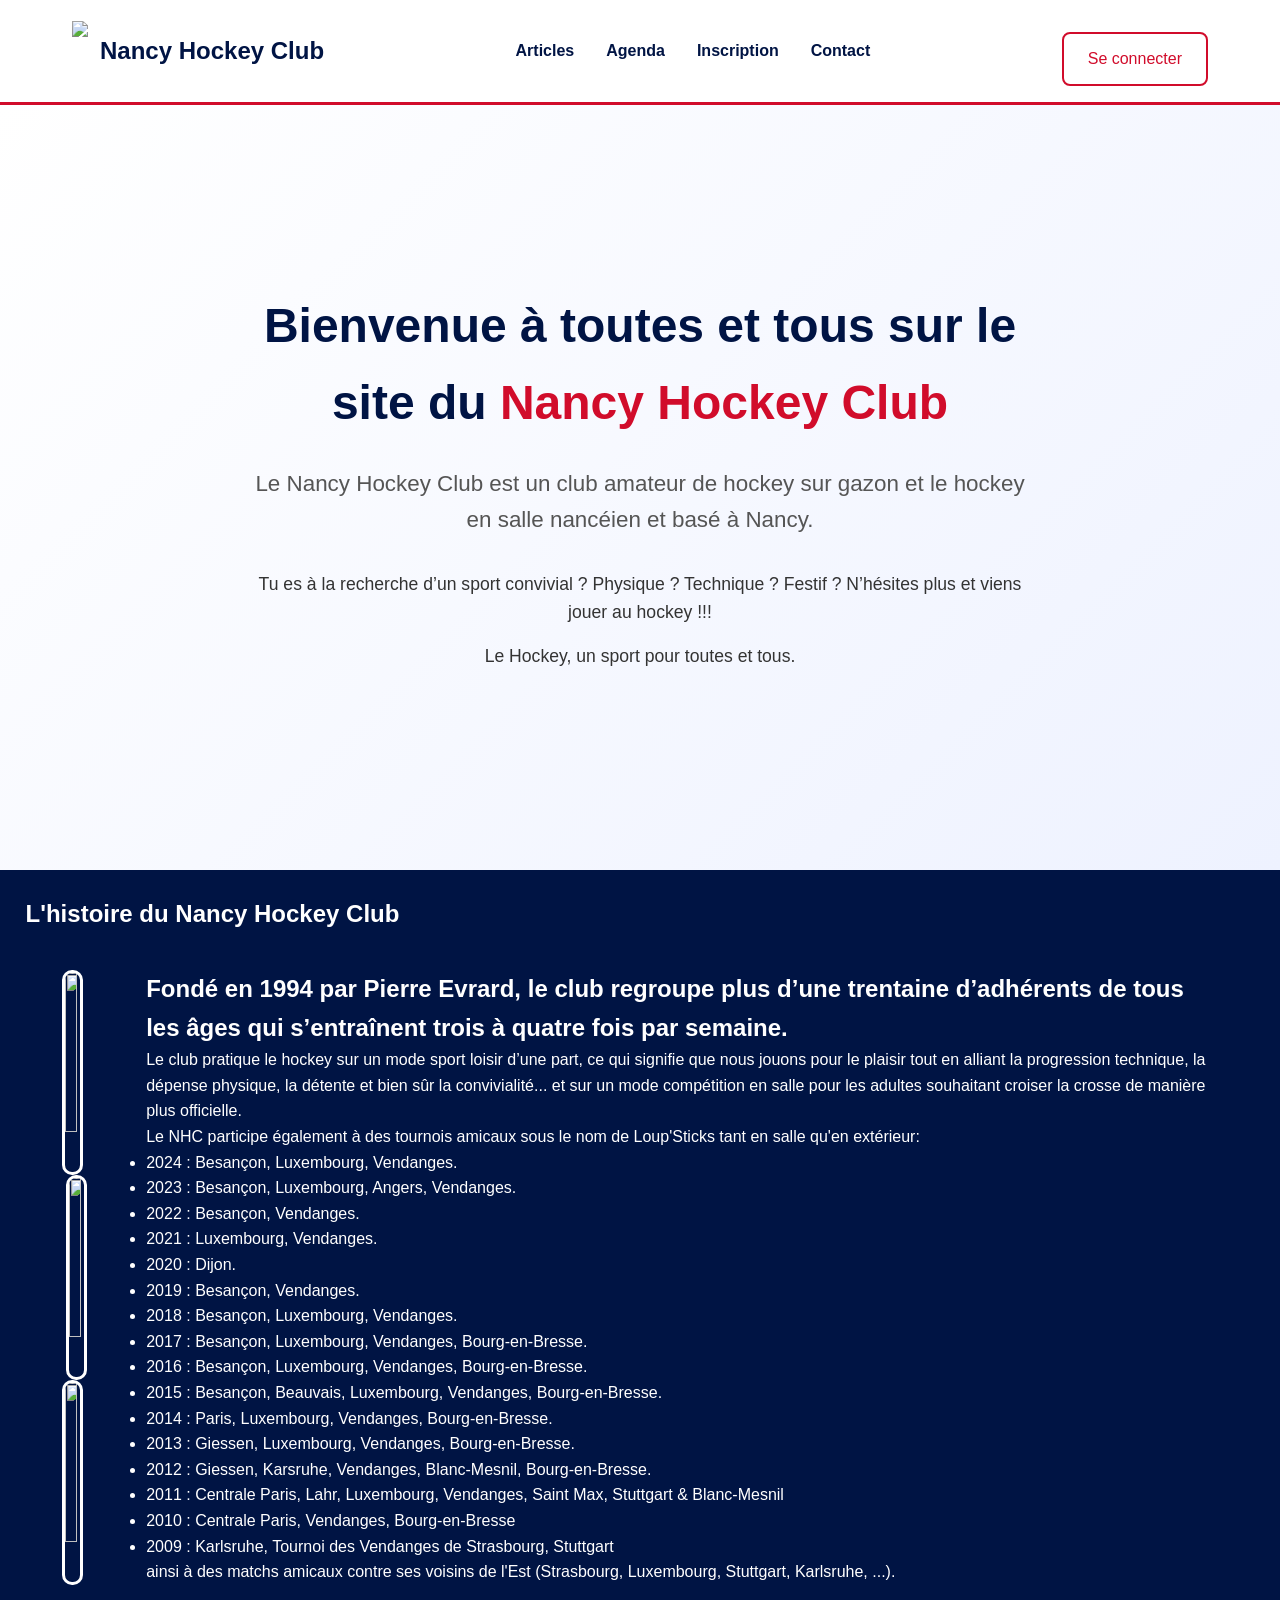
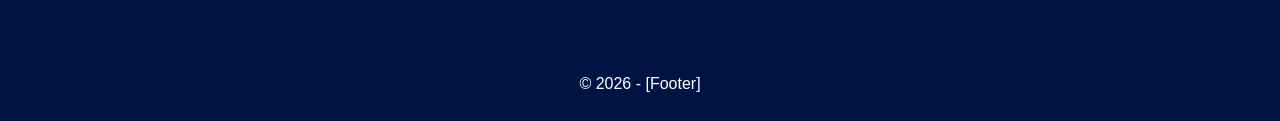
==== index.html @ ec385094 "Add files via upload" ====
<!DOCTYPE html>
<html lang="fr">
<head>
    <meta charset="UTF-8">
    <meta name="viewport" content="width=device-width, initial-scale=1.0">
    <title>Nancy Hockey Club</title>

    <link rel="stylesheet" href="style.css">
    <link href="https://fonts.googleapis.com/css2?family=Inter:wght@300;400;600;700&display=swap" rel="stylesheet">
</head>

<body>

  <!-- NAVIGATION -->
  <header>
    <nav>
      <div class="logo"><img src="images/logoHockeyClub.png">Nancy Hockey Club</div>
      <ul class="nav-links">
        <li><a href="articles.php">Articles</a></li>
        <li><a href="#">Agenda</a></li>
        <li><a href="#">Inscription</a></li>
        <li><a href="#contact">Contact</a></li>
      </ul>
        <div class="profile">
          <a class="btn-secondary" href="#">Se connecter</a>
      </div>
    </nav>
  </header>


  <!-- HERO / PAGE D'ACCUEIL -->
  <section class="hero">

    <div class="hero-text">

      <h1>Bienvenue à toutes et tous sur le site du <span>Nancy Hockey Club</span></h1>

      <h2>Le Nancy Hockey Club est un club amateur de hockey sur gazon et le hockey en salle nancéien et basé à Nancy.</h2>

      <p>
        Tu es à la recherche d’un sport convivial ? Physique ? Technique ? Festif ?
        N’hésites plus et viens jouer au hockey !!!
      </p>

      <p>
        Le Hockey, un sport pour toutes et tous.
      </p>


    </div>
  </section>



  <section class="theclub">
    <h1>L'histoire du <span>Nancy Hockey Club</span></h1>
      <div class="segment">
        <div class="segment-img">
          <img src="images/ancetrespt.jpg" id="img1">
          <img src="images/gdphoto2.jpg" id="img2">
          <img src="images/photo3.jpg" id="img3">
        </div>
      <div class="theclub-text">
      <h2>Fondé en 1994 par Pierre Evrard, le club regroupe plus d’une trentaine d’adhérents de tous les âges qui s’entraînent trois à quatre fois par semaine.</h2>

      <p>
        Le club pratique le hockey sur un mode sport loisir d’une part, ce qui signifie que nous jouons pour le plaisir tout en alliant la progression technique, la dépense physique, la détente et bien sûr la convivialité... 
        et sur un mode compétition en salle pour les adultes souhaitant croiser la crosse de manière plus officielle.
      </p>

      <p>
        Le NHC participe également à des tournois amicaux sous le nom de Loup'Sticks tant en salle qu'en extérieur:<br>
        <ul>
            <li>2024 : Besançon, Luxembourg, Vendanges.</li>
            <li>2023 : Besançon, Luxembourg, Angers, Vendanges.</li>
            <li>2022 : Besançon, Vendanges.</li>
            <li>2021 : Luxembourg, Vendanges.</li>
            <li>2020 : Dijon.</li>
            <li>2019 : Besançon, Vendanges.</li>
            <li>2018 : Besançon, Luxembourg, Vendanges.</li>
            <li>2017 : Besançon, Luxembourg, Vendanges, Bourg-en-Bresse.</li>
            <li>2016 : Besançon, Luxembourg, Vendanges, Bourg-en-Bresse.</li>
            <li>2015 : Besançon, Beauvais, Luxembourg, Vendanges, Bourg-en-Bresse.</li> 
            <li>2014 : Paris, Luxembourg, Vendanges, Bourg-en-Bresse.</li>
            <li>2013 : Giessen, Luxembourg, Vendanges, Bourg-en-Bresse.</li>
            <li>2012 : Giessen, Karsruhe, Vendanges, Blanc-Mesnil, Bourg-en-Bresse.</li>
            <li>2011 : Centrale Paris, Lahr, Luxembourg, Vendanges, Saint Max, Stuttgart & Blanc-Mesnil </li>
            <li>2010 : Centrale Paris, Vendanges, Bourg-en-Bresse</li>
            <li>2009 : Karlsruhe, Tournoi des Vendanges de Strasbourg, Stuttgart</li>
            ainsi à des matchs amicaux contre ses voisins de l'Est (Strasbourg, Luxembourg, Stuttgart, Karlsruhe, ...).</p>
      </p>

        </div>
    </div>

  </section>

  <footer>
    <p>© 2026 - [Footer]</p>
  </footer>

</body>
</html>
---- style.css ----
/* RESET */
* {
    margin: 0;
    padding: 0;
    box-sizing: border-box;
}

body {
    font-family: Arial, sans-serif;
    line-height: 1.6;
    background-color: #f8f9fc;
    color: #333;
    min-height: 100vh;
    display: flex;
    flex-direction: column;
}
main {
    flex: 1;
}

/* HEADER */
header {
    width: 100%;
    background-color: #ffffff;
    border-bottom: 3px solid #d10c2b;
    position: sticky;
    top: 0;
    z-index: 1000;
}

nav {
    max-width: 1200px;
    margin: auto;
    padding: 1rem 2rem;

    display: flex;
    justify-content: space-between;
    align-items: center;
}

.logo {
    display: flex;
    align-items: center;
    gap: 12px;

    font-size: 1.5rem;
    font-weight: bold;
    color: #001444;
}

.logo img {
    height: 60px;
    width: auto;
}

.nav-links {
    list-style: none;
    display: flex;
    gap: 2rem;
}

.nav-links a {
    text-decoration: none;
    color: #001444;
    font-weight: 600;
    transition: 0.3s;
}

.nav-links a:hover {
    color: #d10c2b;
}

/* HERO */
.hero {
    min-height: 85vh;

    display: flex;
    flex-direction: column;
    align-items: center;
    justify-content: center;

    padding: 4rem 2rem;
    text-align: center;

    background: linear-gradient(
        135deg,
        #ffffff 0%,
        #eef2ff 100%
    );
}

.hero-text {
    max-width: 800px;
}

.hero h1 {
    font-size: 3rem;
    color: #001444;
    margin-bottom: 1.5rem;
}

.hero h1 span {
    color: #d10c2b;
}

.hero h2 {
    font-size: 1.4rem;
    font-weight: 500;
    color: #555;
    margin-bottom: 2rem;
}

.hero p {
    font-size: 1.1rem;
    margin-bottom: 1rem;
}
/*HISTOIRE DU CLUB*/
.theclub {
    background-color: #001444;
    color: #ffffff;

    padding: 2%;
}
.segment {
    display: flex;
    flex-direction: row;
    margin: 3%;
}
.segment img {
    width: 80%;
    height: 80%;
    border: 3px solid white;
    border-radius: 10px;
}
.segment-img {
    display: flex;
    flex-direction: column;
}
#img1 {
    margin-right: 5%;
    margin-bottom: 2%;
}

#img2 {
    margin-left: 15%;
    margin-bottom: 2%;
}

#img3 {
    margin-right: 5%;
}
.theclub-text {
    margin-left: 5%;
    right: 5%;
}



/* BOUTON */
.btn-primary{
    display: inline-block;
    margin-top: 1rem;
    padding: 12px 24px;

    background-color: #d10c2b;
    color: #ffffff;

    text-decoration: none;
    border: solid 2px #d10c2b ;
    border-radius: 8px;

    transition: 0.3s;
}

.btn-primary:hover {
    background-color: #ffffff;
    color: #d10c2b;
}

.btn-secondary{
    display: inline-block;
    margin-top: 1rem;
    padding: 12px 24px;

    background-color: #ffffff;
    color: #d10c2b;

    text-decoration: none;
    border: solid 2px #d10c2b ;
    border-radius: 8px;

    transition: 0.3s;
}

.btn-secondary:hover {
    background-color: #d10c2b;
    color: #ffffff;
}
/* ARTICLE PREVIEW */
.article-preview {
    border: 2px solid #001444;
    border-radius: 10px;
    text-align: left;
    max-width: 80%;
    padding: 5%;
    margin-bottom: 5%;
    display: flex;
    flex-direction: row;


    transition: box-shadow 0.3s ease;
    transition:  0.3s ease;
}
.article-preview:hover{
    box-shadow: 10px 10px 20px#d10c2b;
    transform: scale(1.02);
}
.article-preview h2 {
    font-size: 2.5em;
    color: #001444;
    margin-bottom: 0;
}
.article-preview h3 {
    font-size: 1.25em;
    margin-bottom: 1rem;
}
.article-preview img {
    width: 40%;
    border: 2px solid #001444;
    border-radius: 3px;
}
/* ARTICLE*/
.article {
    padding-top: 5%;
    padding-left: 10%;
    padding-right: 3%;
    text-align: left;
    display: flex;
    flex-direction: row;
}
.article h1{
    color: #001444;
    font-size: 2.5em;
}
.title-author {
        display: flex;
    justify-content: space-between;
    align-items: baseline;
    width: 100%;
}
.article-text {
    margin-right: 3%;
}
.title-author {
    display: flex;
    flex-direction: row;
}


/* FOOTER */
footer {
    background-color: #001444;
    color: white;
    text-align: center;
    padding: 1.5rem;
}
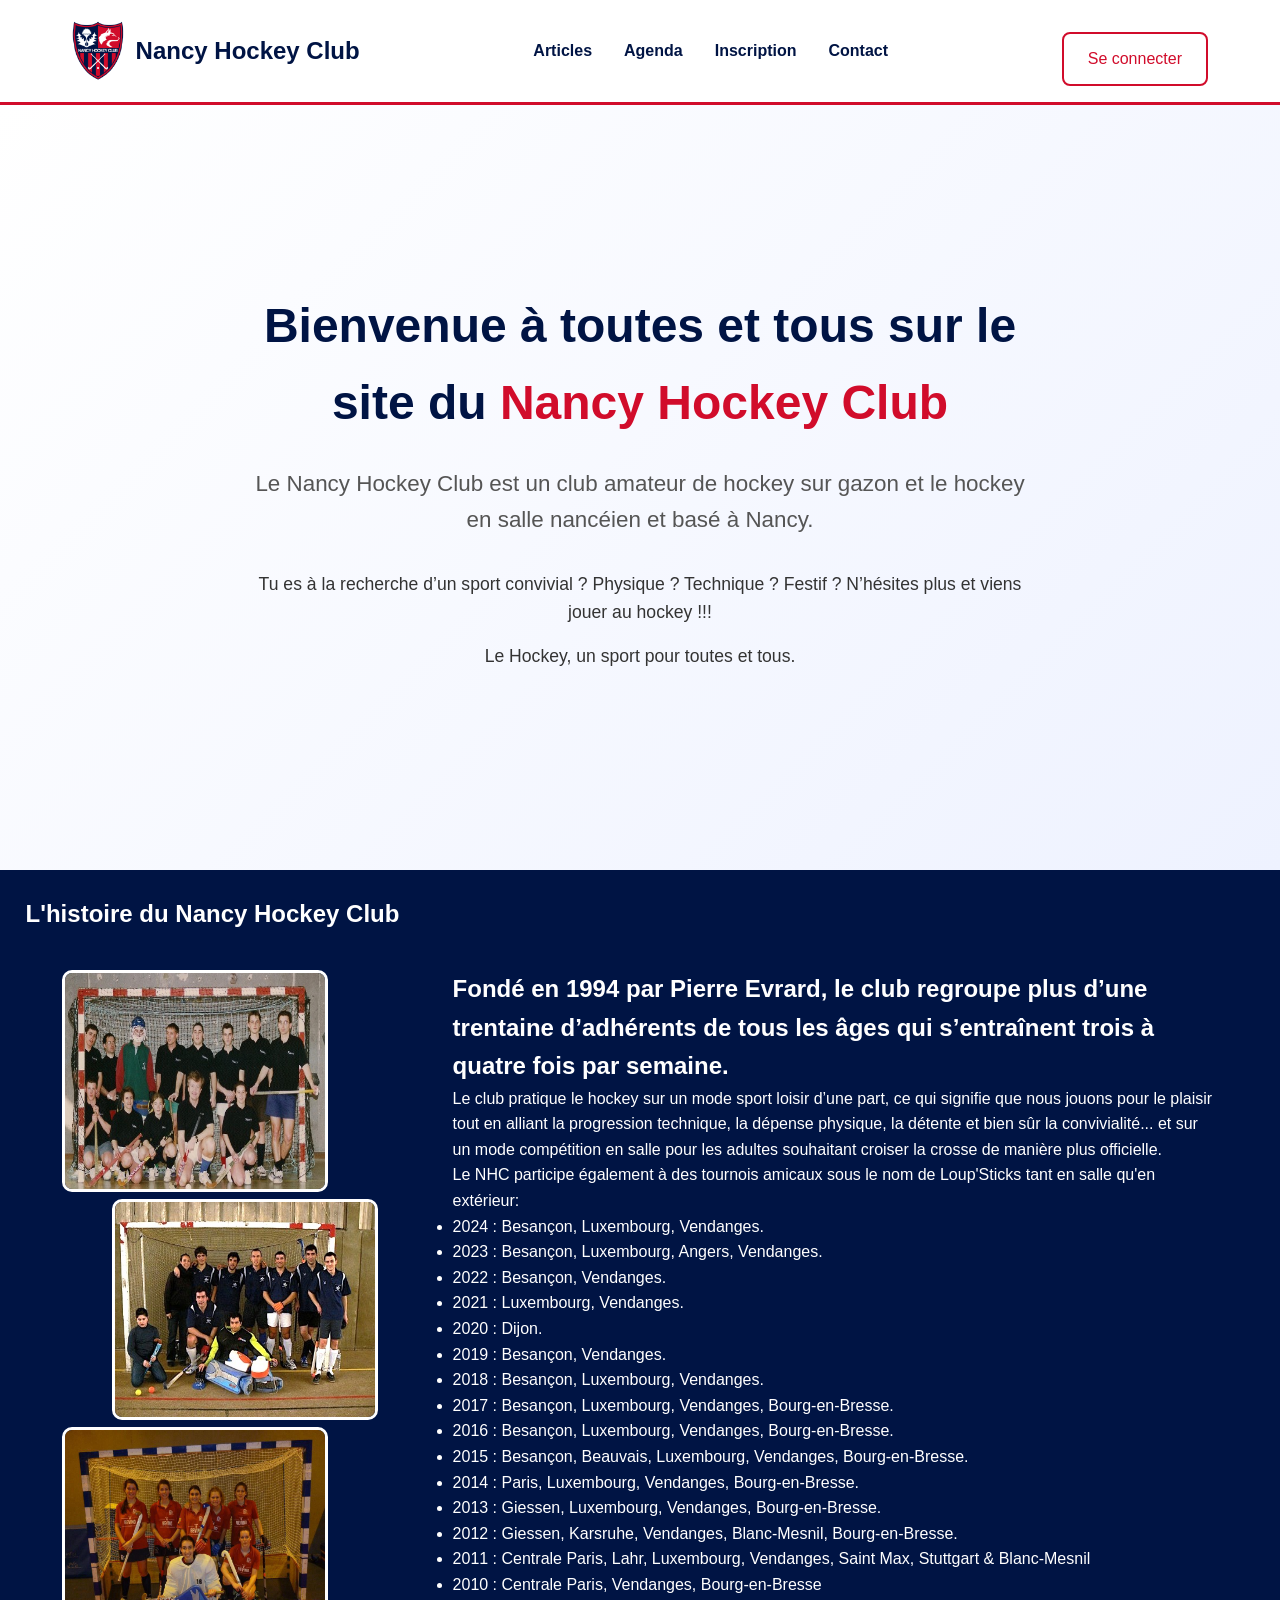
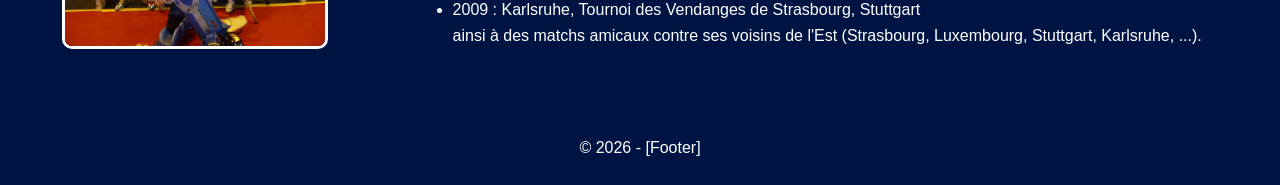
==== commit 29722ca8: "Update index.html" ====
--- a/index.html
+++ b/index.html
@@ -16,7 +16,7 @@
     <nav>
       <div class="logo"><img src="images/logoHockeyClub.png">Nancy Hockey Club</div>
       <ul class="nav-links">
-        <li><a href="articles.php">Articles</a></li>
+        <li><a href="articles.html">Articles</a></li>
         <li><a href="#">Agenda</a></li>
         <li><a href="#">Inscription</a></li>
         <li><a href="#contact">Contact</a></li>
@@ -100,4 +100,4 @@
   </footer>
 
 </body>
-</html>+</html>
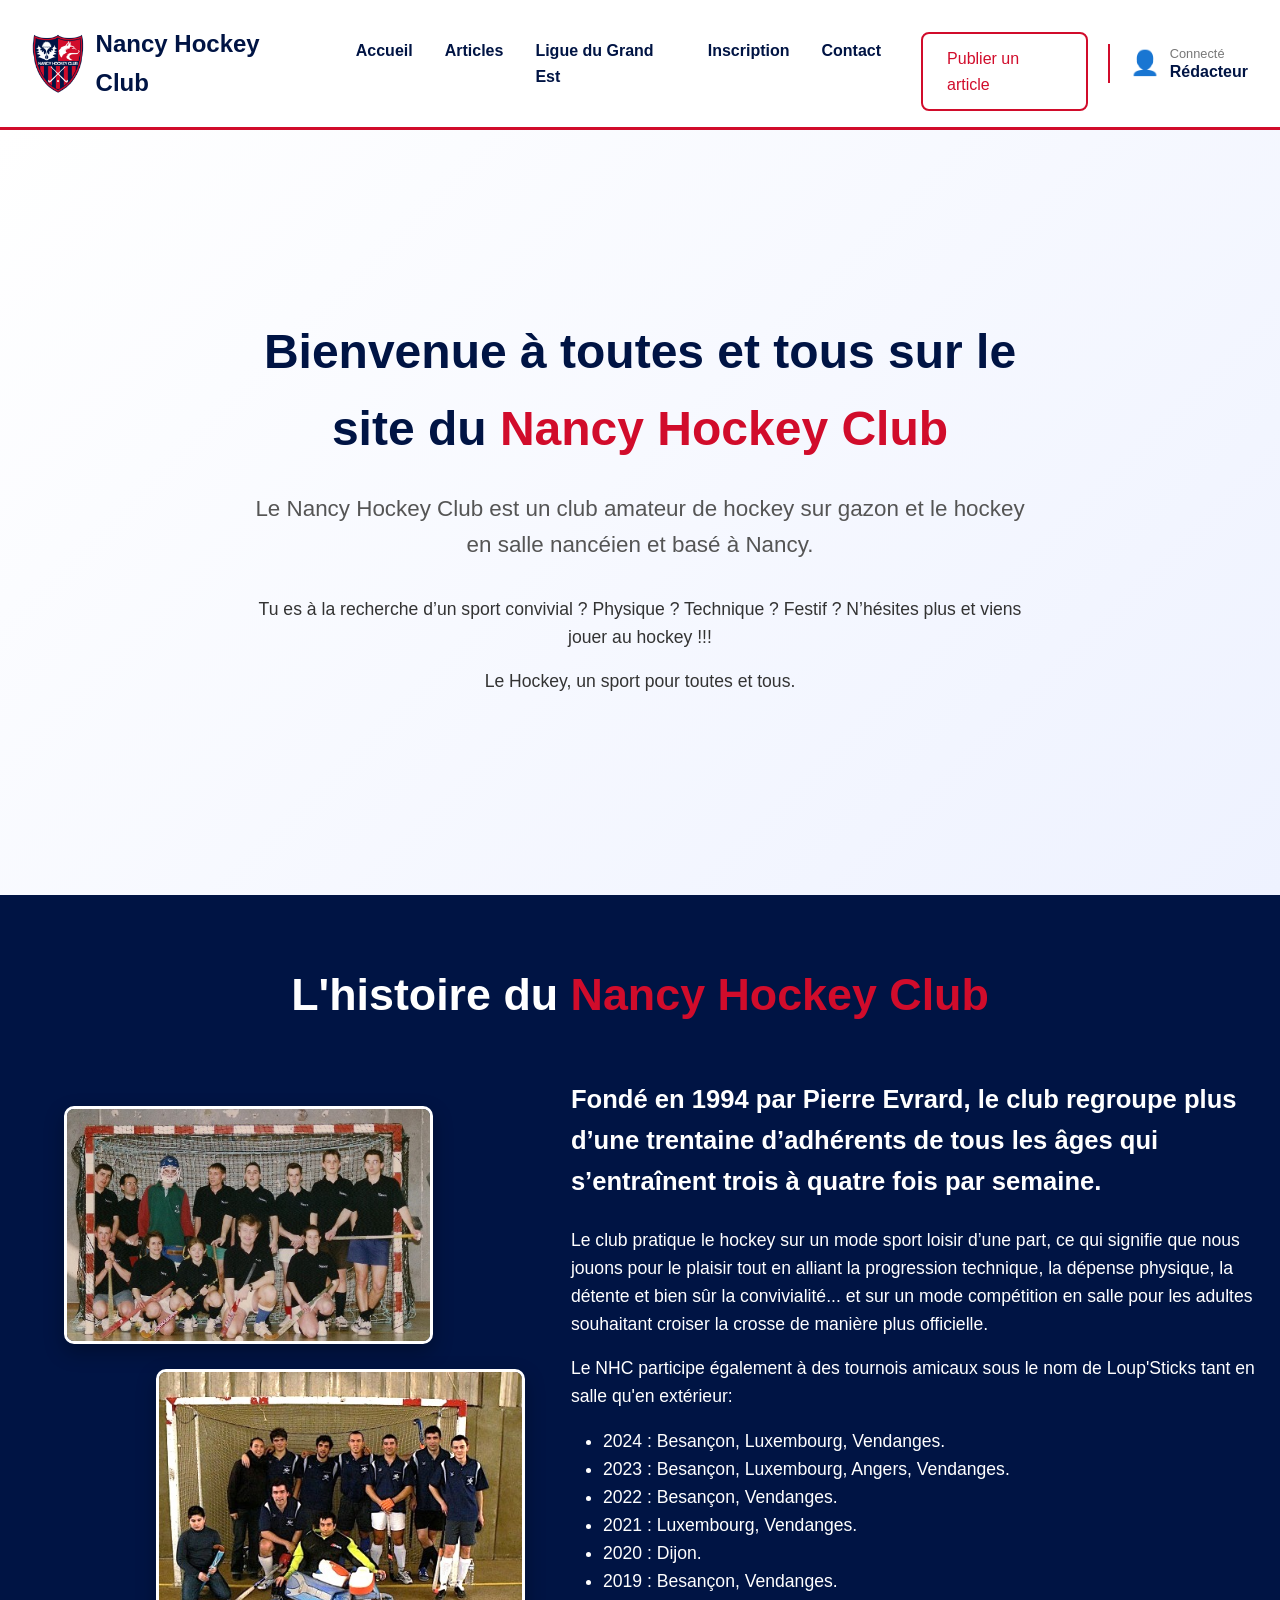
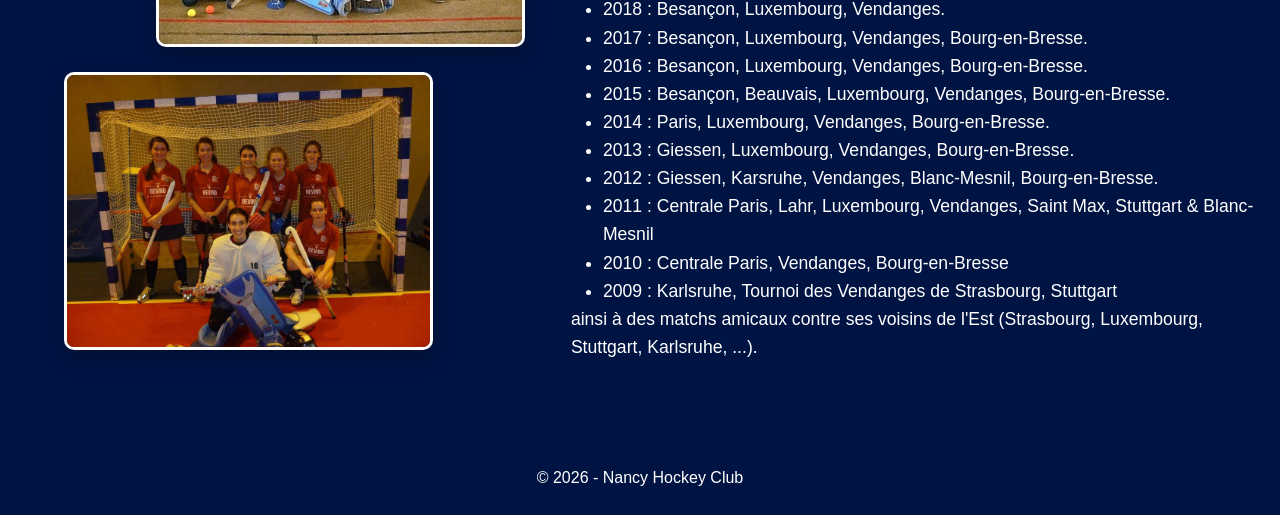
==== commit 236337c7: "Add files via upload" ====
--- a/index.html
+++ b/index.html
@@ -11,21 +11,47 @@
 
 <body>
 
-  <!-- NAVIGATION -->
-  <header>
-    <nav>
-      <div class="logo"><img src="images/logoHockeyClub.png">Nancy Hockey Club</div>
-      <ul class="nav-links">
-        <li><a href="articles.html">Articles</a></li>
-        <li><a href="#">Agenda</a></li>
-        <li><a href="#">Inscription</a></li>
-        <li><a href="#contact">Contact</a></li>
-      </ul>
-        <div class="profile">
-          <a class="btn-secondary" href="#">Se connecter</a>
+<header>
+  <nav>
+
+    <div class="logo">
+      <img src="images/logoHockeyClub.png">
+      Nancy Hockey Club
+    </div>
+
+    <ul class="nav-links">
+      <li><a href="index.html">Accueil</a></li>
+      <li><a href="articles.html">Articles</a></li>
+      <li><a href="liguegrandest.html">Ligue du Grand Est</a></li>
+      <li><a href="inscription.html">Inscription</a></li>
+      <li><a href="contact.html">Contact</a></li>
+    </ul>
+
+
+    <div class="nav-right">
+
+      <a class="btn-secondary" href="redac.html">
+        Publier un article
+      </a>
+
+
+      <div class="profile-user">
+
+        <div class="avatar">
+          👤
+        </div>
+
+        <div class="user-info">
+          <span>Connecté</span>
+          <strong>Rédacteur</strong>
+        </div>
+
       </div>
-    </nav>
-  </header>
+
+    </div>
+
+  </nav>
+</header>
 
 
   <!-- HERO / PAGE D'ACCUEIL -->
@@ -56,9 +82,9 @@
     <h1>L'histoire du <span>Nancy Hockey Club</span></h1>
       <div class="segment">
         <div class="segment-img">
-          <img src="images/ancetrespt.jpg" id="img1">
-          <img src="images/gdphoto2.jpg" id="img2">
-          <img src="images/photo3.jpg" id="img3">
+          <img src="images/ancetrespt.jpg" id="img1" alt="Ancienne équipe du Nancy Hockey Club">
+          <img src="images/gdphoto2.jpg" id="img2" alt="Équipe du Nancy Hockey Club">
+          <img src="images/photo3.jpg" id="img3" alt="Joueurs du Nancy Hockey Club">
         </div>
       <div class="theclub-text">
       <h2>Fondé en 1994 par Pierre Evrard, le club regroupe plus d’une trentaine d’adhérents de tous les âges qui s’entraînent trois à quatre fois par semaine.</h2>
@@ -87,6 +113,7 @@
             <li>2011 : Centrale Paris, Lahr, Luxembourg, Vendanges, Saint Max, Stuttgart & Blanc-Mesnil </li>
             <li>2010 : Centrale Paris, Vendanges, Bourg-en-Bresse</li>
             <li>2009 : Karlsruhe, Tournoi des Vendanges de Strasbourg, Stuttgart</li>
+        </ul>
             ainsi à des matchs amicaux contre ses voisins de l'Est (Strasbourg, Luxembourg, Stuttgart, Karlsruhe, ...).</p>
       </p>
 
@@ -96,8 +123,8 @@
   </section>
 
   <footer>
-    <p>© 2026 - [Footer]</p>
+    <p>© 2026 - Nancy Hockey Club</p>
   </footer>
 
 </body>
-</html>
+</html>
--- a/style.css
+++ b/style.css
@@ -29,15 +29,52 @@
 }
 
 nav {
-    max-width: 1200px;
+    max-width: 1400px;
     margin: auto;
     padding: 1rem 2rem;
 
     display: flex;
-    justify-content: space-between;
-    align-items: center;
-}
-
+    align-items: center;
+    gap: 40px;
+}
+.nav-right {
+    display: flex;
+    align-items: center;
+    gap: 20px;
+}
+
+
+
+/* PROFILE USER*/
+.profile-user {
+    display: flex;
+    align-items: center;
+    gap: 10px;
+
+    padding-left: 20px;
+    border-left: 2px solid #d10c2b;
+}
+
+.avatar {
+    font-size: 1.5rem;
+}
+
+.user-info {
+    display: flex;
+    flex-direction: column;
+    line-height: 1.2;
+}
+
+.user-info span {
+    font-size: 0.8rem;
+    color: #777;
+}
+
+.user-info strong {
+    color: #001444;
+    font-size: 1rem;
+}
+/* */
 .logo {
     display: flex;
     align-items: center;
@@ -114,44 +151,85 @@
     font-size: 1.1rem;
     margin-bottom: 1rem;
 }
-/*HISTOIRE DU CLUB*/
+/* HISTOIRE DU CLUB */
 .theclub {
     background-color: #001444;
-    color: #ffffff;
-
-    padding: 2%;
-}
+    color: white;
+    padding: 5%;
+}
+
+.theclub h1 {
+    text-align: center;
+    font-size: 2.8rem;
+    margin-bottom: 3rem;
+}
+
+.theclub h1 span {
+    color: #d10c2b;
+}
+
 .segment {
-    display: flex;
-    flex-direction: row;
-    margin: 3%;
-}
-.segment img {
+    display: grid;
+    grid-template-columns: 40% 60%;
+    gap: 4%;
+    align-items: center;
+}
+
+
+/* IMAGES */
+.segment-img {
+    display: flex;
+    flex-direction: column;
+    gap: 25px;
+}
+
+.segment-img img {
     width: 80%;
-    height: 80%;
     border: 3px solid white;
     border-radius: 10px;
-}
-.segment-img {
-    display: flex;
-    flex-direction: column;
-}
+    box-shadow: 0 8px 20px rgba(0,0,0,0.3);
+    transition: transform 0.3s ease, box-shadow 0.3s ease;
+}
+
+
+/* Effet décalé */
 #img1 {
-    margin-right: 5%;
-    margin-bottom: 2%;
+    align-self: flex-start;
 }
 
 #img2 {
-    margin-left: 15%;
-    margin-bottom: 2%;
+    align-self: flex-end;
 }
 
 #img3 {
-    margin-right: 5%;
-}
+    align-self: flex-start;
+}
+
+
+/* Zoom au survol */
+.segment-img img:hover {
+    transform: scale(1.05);
+    box-shadow: 0 12px 30px rgba(209,12,43,0.5);
+    z-index: 2;
+}
+
+
+/* TEXTE */
 .theclub-text {
-    margin-left: 5%;
-    right: 5%;
+    font-size: 1.1rem;
+}
+
+.theclub-text h2 {
+    margin-bottom: 1.5rem;
+    font-size: 1.6rem;
+}
+
+.theclub-text p {
+    margin-bottom: 1rem;
+}
+
+.theclub-text ul {
+    margin-left: 2rem;
 }
 
 
@@ -229,31 +307,170 @@
     border: 2px solid #001444;
     border-radius: 3px;
 }
-/* ARTICLE*/
-.article {
-    padding-top: 5%;
-    padding-left: 10%;
-    padding-right: 3%;
-    text-align: left;
-    display: flex;
-    flex-direction: row;
-}
-.article h1{
-    color: #001444;
-    font-size: 2.5em;
-}
-.title-author {
-        display: flex;
-    justify-content: space-between;
-    align-items: baseline;
+/* PAGE ARTICLE */
+
+.article-page {
+
+    padding: 5rem 2rem;
+
+    background:
+    linear-gradient(
+        135deg,
+        #ffffff,
+        #eef2ff
+    );
+
+}
+
+
+.article-card {
+
+    max-width: 1000px;
+
+    margin: auto;
+
+    background-color: white;
+
+    border-radius: 15px;
+
+    overflow: hidden;
+
+    box-shadow:
+    0 15px 40px rgba(0,0,0,0.15);
+
+}
+
+.more-article {
+    display: flex;
+    justify-content: center;
+    align-items: center;
+}
+
+
+/* IMAGE */
+
+.article-banner {
+
     width: 100%;
-}
-.article-text {
-    margin-right: 3%;
-}
-.title-author {
-    display: flex;
-    flex-direction: row;
+
+    height: 350px;
+
+    object-fit: cover;
+
+}
+
+
+
+/* CONTENU */
+
+.article-content {
+
+    padding: 3rem;
+
+}
+
+
+
+.article-header {
+
+    border-bottom:
+    3px solid #d10c2b;
+
+    padding-bottom: 1.5rem;
+
+    margin-bottom: 2rem;
+
+}
+
+
+
+.article-header h1 {
+
+    color:#001444;
+
+    font-size:3rem;
+
+    line-height:1.2;
+
+}
+
+
+
+.article-meta {
+
+    margin-top:1rem;
+
+    color:#777;
+
+    font-size:1rem;
+
+}
+
+
+
+/* SOUS TITRE */
+
+.article-content h2 {
+
+    color:#d10c2b;
+
+    font-size:1.8rem;
+
+    margin-bottom:2rem;
+
+}
+
+
+
+/* TEXTE */
+
+.article-content p {
+
+    font-size:1.15rem;
+
+    line-height:1.8;
+
+    margin-bottom:1.5rem;
+
+    color:#333;
+
+}
+
+
+
+/* RESPONSIVE */
+
+@media(max-width:800px){
+
+
+.article-page {
+
+    padding:2rem 1rem;
+
+}
+
+
+.article-banner {
+
+    height:220px;
+
+}
+
+
+.article-content {
+
+    padding:1.5rem;
+
+}
+
+
+.article-header h1 {
+
+    font-size:2rem;
+
+}
+
+
 }
 
 
@@ -263,4 +480,327 @@
     color: white;
     text-align: center;
     padding: 1.5rem;
-}+}
+/* PAGE REDACTION */
+
+.redac-page {
+
+    flex: 1;
+
+    display: flex;
+    justify-content: center;
+    align-items: center;
+
+    padding: 5rem 2rem;
+
+    background:
+    linear-gradient(
+        135deg,
+        #ffffff,
+        #eef2ff
+    );
+}
+
+
+
+.redac-form {
+
+    width: 100%;
+    max-width: 750px;
+
+    background:white;
+
+    padding: 3rem;
+
+    border-radius: 20px;
+
+    border-top: 5px solid #d10c2b;
+
+    box-shadow:
+    0 15px 40px rgba(0,0,0,0.15);
+
+
+}
+
+
+
+.redac-form h1 {
+
+    text-align:center;
+
+    color:#001444;
+
+    font-size:2.5rem;
+
+    margin-bottom:3rem;
+
+}
+
+
+
+.form-group {
+
+    display:flex;
+
+    flex-direction:column;
+
+    margin-bottom:2rem;
+
+}
+
+
+
+.form-group label {
+
+    color:#001444;
+
+    font-size:1.1rem;
+
+    font-weight:600;
+
+    margin-bottom:0.7rem;
+
+}
+
+
+
+.form-group input,
+.form-group textarea {
+
+
+    font-family:inherit;
+
+    padding:15px;
+
+    border-radius:10px;
+
+    border:2px solid #001444;
+
+    font-size:1rem;
+
+    transition:0.3s;
+
+}
+
+
+
+.form-group textarea {
+
+    resize:vertical;
+
+}
+
+
+
+.form-group input:focus,
+.form-group textarea:focus {
+
+
+    outline:none;
+
+    border-color:#d10c2b;
+
+    box-shadow:
+    0 0 10px rgba(209,12,43,0.3);
+
+}
+
+
+
+
+.submit-btn {
+
+
+    width:100%;
+
+    padding:15px;
+
+    border:none;
+
+    border-radius:10px;
+
+
+    background:#d10c2b;
+
+    color:white;
+
+
+    font-size:1.2rem;
+
+    font-weight:bold;
+
+
+    cursor:pointer;
+
+
+    transition:0.3s;
+
+}
+
+
+
+.submit-btn:hover {
+
+    background:#001444;
+
+    transform:translateY(-3px);
+
+}
+
+/* PAGE CONTACT */
+
+.contact-page {
+
+    flex: 1;
+
+    display: flex;
+    flex-direction: column;
+    justify-content: center;
+    align-items: center;
+
+    padding: 5rem 2rem;
+
+    background:
+    linear-gradient(
+        135deg,
+        #ffffff,
+        #eef2ff
+    );
+}
+
+
+
+.contact-form {
+
+    width: 100%;
+    max-width: 750px;
+
+    background:white;
+
+    padding: 3rem;
+
+    border-radius: 20px;
+
+    border-top: 5px solid #d10c2b;
+
+    box-shadow:
+    0 15px 40px rgba(0,0,0,0.15);
+
+
+}
+
+
+
+.contact-form h1 {
+
+    text-align:center;
+
+    color:#001444;
+
+    font-size:2.5rem;
+
+    margin-bottom:0.75rem;
+
+}
+.contact-form h3 {
+
+    text-align:center;
+    margin-bottom:3rem;
+
+}
+/* INSCRIPTION */
+.inscription {
+    min-height: 85vh;
+
+    display: flex;
+    flex-direction: column;
+    align-items: center;
+    justify-content: center;
+
+    padding: 4rem 2rem;
+    text-align: center;
+
+    background: linear-gradient(
+        135deg,
+        #ffffff 0%,
+        #eef2ff 100%
+    );
+}
+
+.inscription-text {
+    max-width: 800px;
+    display: flex;
+    flex-direction: row;
+}
+
+.inscription h1 {
+    font-size: 3rem;
+    color: #001444;
+    margin-bottom: 1.5rem;
+}
+
+.inscription h1 span {
+    color: #d10c2b;
+}
+
+.inscription h2 {
+    font-size: 1.4rem;
+    font-weight: 500;
+    color: #555;
+    margin-bottom: 2rem;
+}
+
+.inscription p {
+    font-size: 1.1rem;
+    margin-bottom: 1rem;
+}
+.tarifs {
+    margin-right: 0%;
+    max-width: 50%;
+}
+.code {
+    margin-left: 3%;
+    max-width: 50%;
+}
+/* DOCUMENTS INSCRIPTIONS */
+.documents {
+    background-color: #001444;
+    color: white;
+    padding: 5%;
+    display: flex;
+    flex-direction: column;
+}
+
+.documents h1 {
+    text-align: center;
+    font-size: 2.8rem;
+    margin-bottom: 3rem;
+}
+
+.documents h1 span {
+    color: #d10c2b;
+}
+
+.docs {
+    display: flex;
+    flex-direction: row;
+    gap: 4%;
+    justify-content: center;
+    align-items: center;
+}
+.LLH {
+    display: flex;
+    flex-direction: row;
+}
+.LLH a {
+    color: #d10c2b;
+}
+.logo-LLH {
+    margin-right: 8%;
+    width: 10%;
+}
+.text-LLH {
+    width: 100%;
+}
+
+
